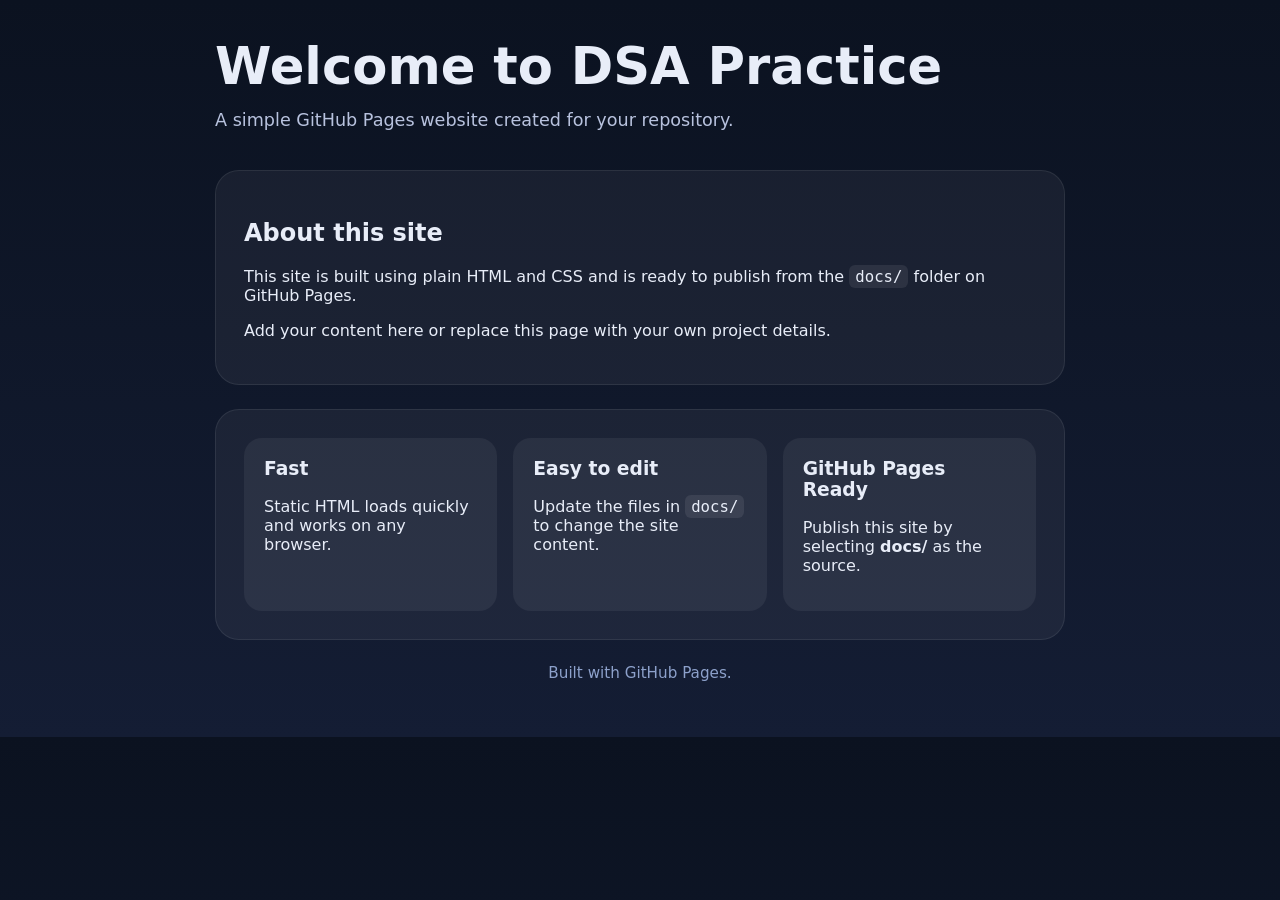
==== docs/index.html @ 631a38b7 "initial files" ====
<!DOCTYPE html>
<html lang="en">
  <head>
    <meta charset="UTF-8" />
    <meta name="viewport" content="width=device-width, initial-scale=1.0" />
    <title>DSA Practice</title>
    <link rel="stylesheet" href="style.css" />
  </head>
  <body>
    <div class="container">
      <header>
        <h1>Welcome to DSA Practice</h1>
        <p>A simple GitHub Pages website created for your repository.</p>
      </header>

      <section>
        <h2>About this site</h2>
        <p>
          This site is built using plain HTML and CSS and is ready to publish from
          the <code>docs/</code> folder on GitHub Pages.
        </p>
        <p>
          Add your content here or replace this page with your own project details.
        </p>
      </section>

      <section class="features">
        <div>
          <h3>Fast</h3>
          <p>Static HTML loads quickly and works on any browser.</p>
        </div>
        <div>
          <h3>Easy to edit</h3>
          <p>Update the files in <code>docs/</code> to change the site content.</p>
        </div>
        <div>
          <h3>GitHub Pages Ready</h3>
          <p>Publish this site by selecting <strong>docs/</strong> as the source.</p>
        </div>
      </section>

      <footer>
        <p>Built with GitHub Pages.</p>
      </footer>
    </div>
  </body>
</html>
---- docs/style.css ----
body {
  margin: 0;
  font-family: Inter, system-ui, -apple-system, BlinkMacSystemFont, "Segoe UI", sans-serif;
  background: linear-gradient(180deg, #0b1220 0%, #141d34 100%);
  color: #e8edf8;
}

.container {
  max-width: 850px;
  margin: 0 auto;
  padding: 40px 24px;
}

header h1 {
  margin: 0;
  font-size: clamp(2.5rem, 4vw, 4.25rem);
  line-height: 1.05;
}

header p {
  margin: 16px 0 40px;
  color: #b8c2de;
  font-size: 1.1rem;
}

section {
  background: rgba(255, 255, 255, 0.05);
  border: 1px solid rgba(255, 255, 255, 0.08);
  border-radius: 24px;
  padding: 28px;
  margin-bottom: 24px;
}

.features {
  display: grid;
  grid-template-columns: repeat(auto-fit, minmax(220px, 1fr));
  gap: 16px;
}

.features div {
  background: rgba(255, 255, 255, 0.06);
  border-radius: 18px;
  padding: 20px;
}

.features h3 {
  margin-top: 0;
}

footer {
  text-align: center;
  color: #8da1cb;
  font-size: 0.95rem;
}

code {
  background: rgba(255, 255, 255, 0.08);
  padding: 2px 6px;
  border-radius: 6px;
  font-size: 0.98rem;
}
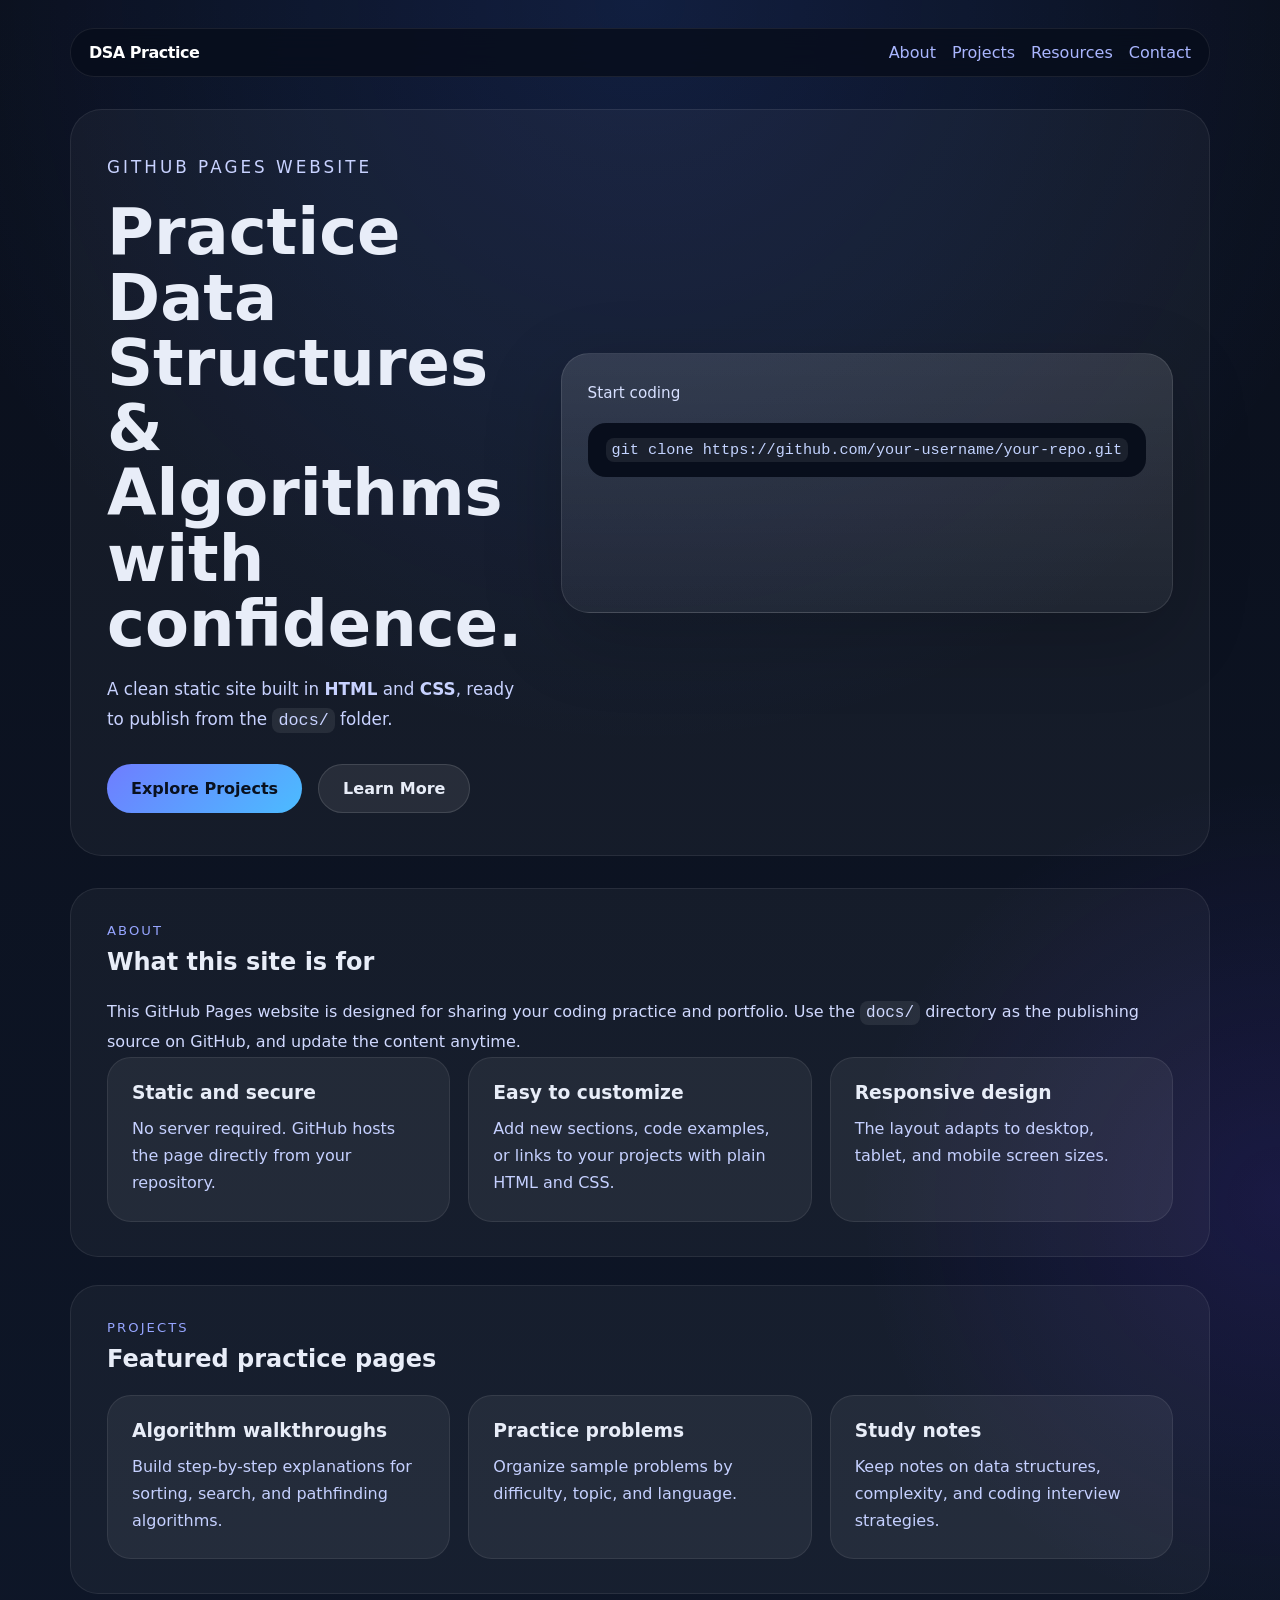
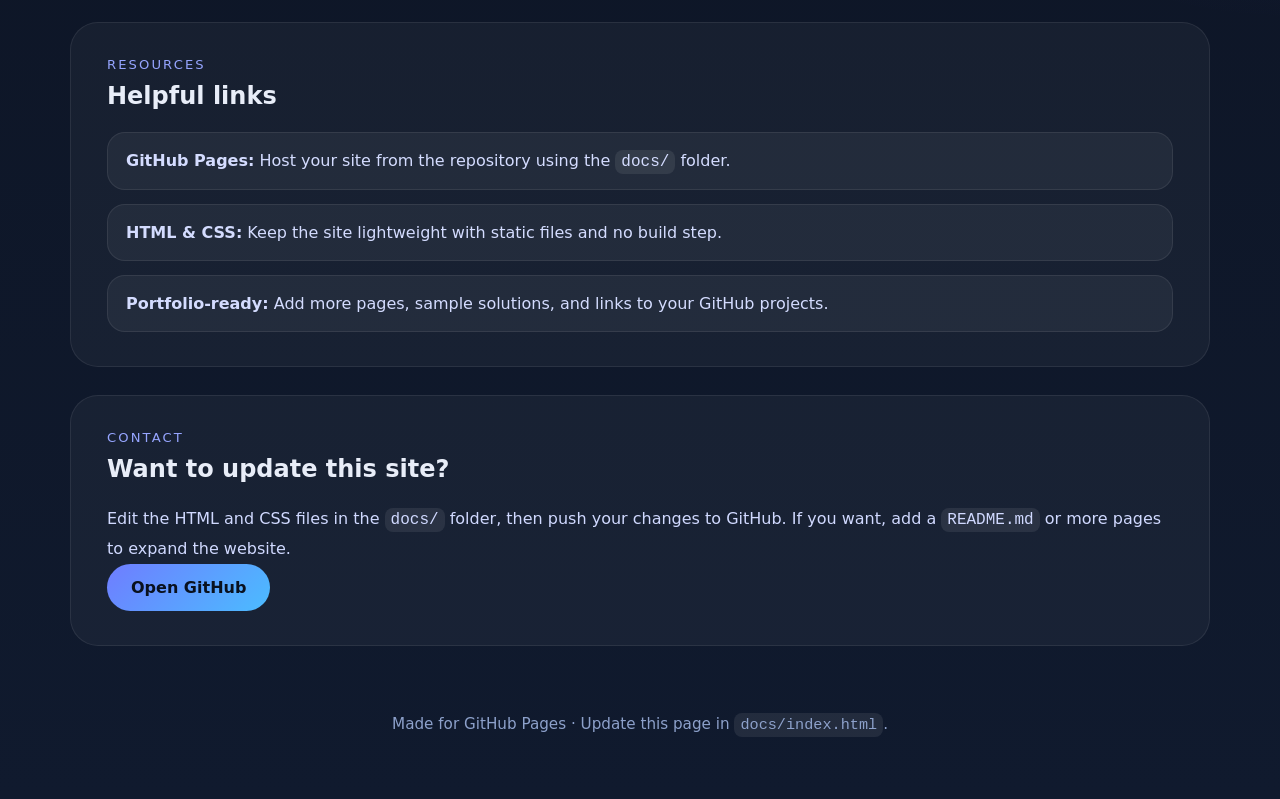
==== commit 84d70db3: "initial files" ====
--- a/docs/index.html
+++ b/docs/index.html
@@ -3,44 +3,116 @@
   <head>
     <meta charset="UTF-8" />
     <meta name="viewport" content="width=device-width, initial-scale=1.0" />
+    <meta name="description" content="DSA Practice website built for GitHub Pages with easy-to-use static HTML and CSS." />
     <title>DSA Practice</title>
     <link rel="stylesheet" href="style.css" />
   </head>
   <body>
-    <div class="container">
-      <header>
-        <h1>Welcome to DSA Practice</h1>
-        <p>A simple GitHub Pages website created for your repository.</p>
-      </header>
+    <div class="page-shell">
+      <nav class="site-nav">
+        <a class="brand" href="#home">DSA Practice</a>
+        <div class="nav-links">
+          <a href="#about">About</a>
+          <a href="#projects">Projects</a>
+          <a href="#resources">Resources</a>
+          <a href="#contact">Contact</a>
+        </div>
+      </nav>
 
-      <section>
-        <h2>About this site</h2>
-        <p>
-          This site is built using plain HTML and CSS and is ready to publish from
-          the <code>docs/</code> folder on GitHub Pages.
-        </p>
-        <p>
-          Add your content here or replace this page with your own project details.
-        </p>
-      </section>
+      <main>
+        <section class="hero" id="home">
+          <div class="hero-copy">
+            <p class="eyebrow">GitHub Pages Website</p>
+            <h1>Practice Data Structures & Algorithms with confidence.</h1>
+            <p>
+              A clean static site built in <strong>HTML</strong> and <strong>CSS</strong>, ready to publish from the <code>docs/</code> folder.
+            </p>
+            <div class="hero-actions">
+              <a class="button button-primary" href="#projects">Explore Projects</a>
+              <a class="button button-secondary" href="#resources">Learn More</a>
+            </div>
+          </div>
+          <div class="hero-image">
+            <div class="glass-card">
+              <p>Start coding</p>
+              <pre><code>git clone https://github.com/your-username/your-repo.git</code></pre>
+            </div>
+          </div>
+        </section>
 
-      <section class="features">
-        <div>
-          <h3>Fast</h3>
-          <p>Static HTML loads quickly and works on any browser.</p>
-        </div>
-        <div>
-          <h3>Easy to edit</h3>
-          <p>Update the files in <code>docs/</code> to change the site content.</p>
-        </div>
-        <div>
-          <h3>GitHub Pages Ready</h3>
-          <p>Publish this site by selecting <strong>docs/</strong> as the source.</p>
-        </div>
-      </section>
+        <section class="section" id="about">
+          <div class="section-header">
+            <span class="section-label">About</span>
+            <h2>What this site is for</h2>
+          </div>
+          <p>
+            This GitHub Pages website is designed for sharing your coding practice and portfolio. Use the <code>docs/</code> directory as the publishing source on GitHub, and update the content anytime.
+          </p>
+          <div class="feature-grid">
+            <article>
+              <h3>Static and secure</h3>
+              <p>No server required. GitHub hosts the page directly from your repository.</p>
+            </article>
+            <article>
+              <h3>Easy to customize</h3>
+              <p>Add new sections, code examples, or links to your projects with plain HTML and CSS.</p>
+            </article>
+            <article>
+              <h3>Responsive design</h3>
+              <p>The layout adapts to desktop, tablet, and mobile screen sizes.</p>
+            </article>
+          </div>
+        </section>
 
-      <footer>
-        <p>Built with GitHub Pages.</p>
+        <section class="section" id="projects">
+          <div class="section-header">
+            <span class="section-label">Projects</span>
+            <h2>Featured practice pages</h2>
+          </div>
+          <div class="card-grid">
+            <article class="project-card">
+              <h3>Algorithm walkthroughs</h3>
+              <p>Build step-by-step explanations for sorting, search, and pathfinding algorithms.</p>
+            </article>
+            <article class="project-card">
+              <h3>Practice problems</h3>
+              <p>Organize sample problems by difficulty, topic, and language.</p>
+            </article>
+            <article class="project-card">
+              <h3>Study notes</h3>
+              <p>Keep notes on data structures, complexity, and coding interview strategies.</p>
+            </article>
+          </div>
+        </section>
+
+        <section class="section" id="resources">
+          <div class="section-header">
+            <span class="section-label">Resources</span>
+            <h2>Helpful links</h2>
+          </div>
+          <ul class="resource-list">
+            <li><strong>GitHub Pages:</strong> Host your site from the repository using the <code>docs/</code> folder.</li>
+            <li><strong>HTML & CSS:</strong> Keep the site lightweight with static files and no build step.</li>
+            <li><strong>Portfolio-ready:</strong> Add more pages, sample solutions, and links to your GitHub projects.</li>
+          </ul>
+        </section>
+
+        <section class="section contact-section" id="contact">
+          <div>
+            <div class="section-header">
+              <span class="section-label">Contact</span>
+              <h2>Want to update this site?</h2>
+            </div>
+            <p>
+              Edit the HTML and CSS files in the <code>docs/</code> folder, then push your changes to GitHub. If you want, add a <code>README.md</code> or more pages to expand the website.
+            </p>
+            <a class="button button-primary" href="https://github.com/">Open GitHub</a>
+          </div>
+        </section>
+      </main>
+
+      <footer class="site-footer">
+        <p>Made for GitHub Pages · Update this page in <code>docs/index.html</code>.</p>
       </footer>
     </div>
   </body>
--- a/docs/style.css
+++ b/docs/style.css
@@ -1,61 +1,292 @@
+:root {
+  color-scheme: dark;
+  font-family: Inter, system-ui, -apple-system, BlinkMacSystemFont, "Segoe UI", sans-serif;
+  color: #e8edf8;
+  background-color: #080c19;
+}
+
+* {
+  box-sizing: border-box;
+}
+
+html {
+  scroll-behavior: smooth;
+}
+
 body {
   margin: 0;
-  font-family: Inter, system-ui, -apple-system, BlinkMacSystemFont, "Segoe UI", sans-serif;
-  background: linear-gradient(180deg, #0b1220 0%, #141d34 100%);
+  min-height: 100vh;
+  background: radial-gradient(circle at top, rgba(55, 111, 255, 0.16), transparent 30%),
+    radial-gradient(circle at right, rgba(106, 58, 255, 0.14), transparent 24%),
+    linear-gradient(180deg, #0a0f1b 0%, #101a2e 100%);
   color: #e8edf8;
 }
 
-.container {
-  max-width: 850px;
+.page-shell {
+  max-width: 1180px;
   margin: 0 auto;
-  padding: 40px 24px;
-}
-
-header h1 {
-  margin: 0;
-  font-size: clamp(2.5rem, 4vw, 4.25rem);
-  line-height: 1.05;
-}
-
-header p {
-  margin: 16px 0 40px;
-  color: #b8c2de;
-  font-size: 1.1rem;
-}
-
-section {
+  padding: 28px 20px 40px;
+}
+
+.site-nav {
+  display: flex;
+  align-items: center;
+  justify-content: space-between;
+  gap: 16px;
+  padding: 14px 18px;
+  border: 1px solid rgba(255, 255, 255, 0.08);
+  border-radius: 24px;
+  background: rgba(8, 13, 28, 0.85);
+  backdrop-filter: blur(18px);
+  margin-bottom: 32px;
+}
+
+.site-nav .brand {
+  font-weight: 700;
+  text-decoration: none;
+  color: #ffffff;
+  letter-spacing: -0.03em;
+}
+
+.nav-links {
+  display: flex;
+  flex-wrap: wrap;
+  gap: 16px;
+}
+
+.nav-links a {
+  color: #aab6ff;
+  text-decoration: none;
+  transition: color 0.2s ease;
+}
+
+.nav-links a:hover,
+.nav-links a:focus-visible {
+  color: #ffffff;
+}
+
+.hero {
+  display: grid;
+  grid-template-columns: minmax(0, 1.1fr) 0.9fr;
+  gap: 32px;
+  align-items: center;
+  padding: 42px 36px;
+  background: rgba(255, 255, 255, 0.04);
+  border: 1px solid rgba(255, 255, 255, 0.08);
+  border-radius: 32px;
+  margin-bottom: 32px;
+}
+
+.eyebrow {
+  text-transform: uppercase;
+  letter-spacing: 0.18em;
+  color: #9cabff;
+  font-size: 0.82rem;
+  margin: 0 0 18px;
+}
+
+.hero h1 {
+  margin: 0;
+  font-size: clamp(2.8rem, 5vw, 4.25rem);
+  line-height: 1.02;
+}
+
+.hero p {
+  max-width: 680px;
+  line-height: 1.8;
+  color: #c8d2ff;
+  font-size: 1.05rem;
+}
+
+.hero-actions {
+  display: flex;
+  flex-wrap: wrap;
+  gap: 16px;
+  margin-top: 28px;
+}
+
+.button {
+  display: inline-flex;
+  align-items: center;
+  justify-content: center;
+  padding: 14px 24px;
+  border-radius: 999px;
+  font-weight: 600;
+  text-decoration: none;
+  transition: transform 0.2s ease, box-shadow 0.2s ease, background-color 0.2s ease;
+}
+
+.button:hover,
+.button:focus-visible {
+  transform: translateY(-1px);
+}
+
+.button-primary {
+  background: linear-gradient(135deg, #6f7dff 0%, #4bbcff 100%);
+  color: #09111f;
+}
+
+.button-secondary {
+  background: rgba(255, 255, 255, 0.08);
+  color: #e8edf8;
+  border: 1px solid rgba(255, 255, 255, 0.12);
+}
+
+.hero-image {
+  display: flex;
+  align-items: center;
+  justify-content: center;
+}
+
+.glass-card {
+  width: 100%;
+  min-height: 260px;
+  padding: 26px;
+  border-radius: 28px;
+  background: linear-gradient(180deg, rgba(255, 255, 255, 0.12), rgba(255, 255, 255, 0.05));
+  border: 1px solid rgba(255, 255, 255, 0.1);
+  box-shadow: 0 24px 80px rgba(0, 0, 0, 0.18);
+}
+
+.glass-card p {
+  margin: 0 0 16px;
+  font-size: 0.95rem;
+  color: #d7e0ff;
+}
+
+.glass-card pre {
+  margin: 0;
+  overflow: auto;
+  background: rgba(5, 10, 24, 0.9);
+  color: #c3d3ff;
+  padding: 18px;
+  border-radius: 18px;
+  font-size: 0.95rem;
+}
+
+.section {
+  padding: 34px 36px;
+  margin-bottom: 28px;
+  background: rgba(255, 255, 255, 0.04);
+  border: 1px solid rgba(255, 255, 255, 0.08);
+  border-radius: 28px;
+}
+
+.section-header {
+  display: flex;
+  flex-direction: column;
+  gap: 10px;
+  margin-bottom: 22px;
+}
+
+.section-label {
+  display: inline-block;
+  text-transform: uppercase;
+  letter-spacing: 0.16em;
+  font-size: 0.82rem;
+  color: #96a5ff;
+}
+
+.section h2,
+.project-card h3 {
+  margin: 0;
+}
+
+.section p {
+  margin: 0;
+  line-height: 1.8;
+  color: #d0d9ff;
+}
+
+.feature-grid,
+.card-grid {
+  display: grid;
+  grid-template-columns: repeat(auto-fit, minmax(240px, 1fr));
+  gap: 18px;
+}
+
+.feature-grid article,
+.project-card {
+  padding: 24px;
+  border-radius: 24px;
+  background: rgba(255, 255, 255, 0.06);
+  border: 1px solid rgba(255, 255, 255, 0.08);
+}
+
+.feature-grid h3,
+.project-card h3 {
+  margin-top: 0;
+  margin-bottom: 12px;
+}
+
+.feature-grid p,
+.project-card p {
+  margin: 0;
+  line-height: 1.7;
+  color: #c5d0ff;
+}
+
+.resource-list {
+  list-style: none;
+  padding: 0;
+  margin: 0;
+  display: grid;
+  gap: 14px;
+}
+
+.resource-list li {
+  padding: 18px;
+  border-radius: 18px;
   background: rgba(255, 255, 255, 0.05);
   border: 1px solid rgba(255, 255, 255, 0.08);
-  border-radius: 24px;
-  padding: 28px;
-  margin-bottom: 24px;
-}
-
-.features {
-  display: grid;
-  grid-template-columns: repeat(auto-fit, minmax(220px, 1fr));
-  gap: 16px;
-}
-
-.features div {
-  background: rgba(255, 255, 255, 0.06);
-  border-radius: 18px;
-  padding: 20px;
-}
-
-.features h3 {
-  margin-top: 0;
-}
-
-footer {
+  color: #d4dcff;
+}
+
+.contact-section {
+  display: grid;
+  grid-template-columns: minmax(0, 1fr);
+}
+
+.site-footer {
   text-align: center;
+  padding: 26px 14px 10px;
   color: #8da1cb;
   font-size: 0.95rem;
 }
 
 code {
+  font-family: SFMono-Regular, Consolas, "Liberation Mono", Menlo, Courier, monospace;
   background: rgba(255, 255, 255, 0.08);
-  padding: 2px 6px;
-  border-radius: 6px;
-  font-size: 0.98rem;
-}
+  padding: 3px 6px;
+  border-radius: 8px;
+}
+
+@media (max-width: 860px) {
+  .hero {
+    grid-template-columns: 1fr;
+  }
+
+  .site-nav {
+    flex-direction: column;
+    align-items: stretch;
+  }
+
+  .hero-actions {
+    flex-direction: column;
+  }
+}
+
+@media (max-width: 640px) {
+  .page-shell {
+    padding: 18px 14px 32px;
+  }
+
+  .section,
+  .hero {
+    padding: 24px;
+  }
+
+  .glass-card {
+    min-height: auto;
+  }
+}
